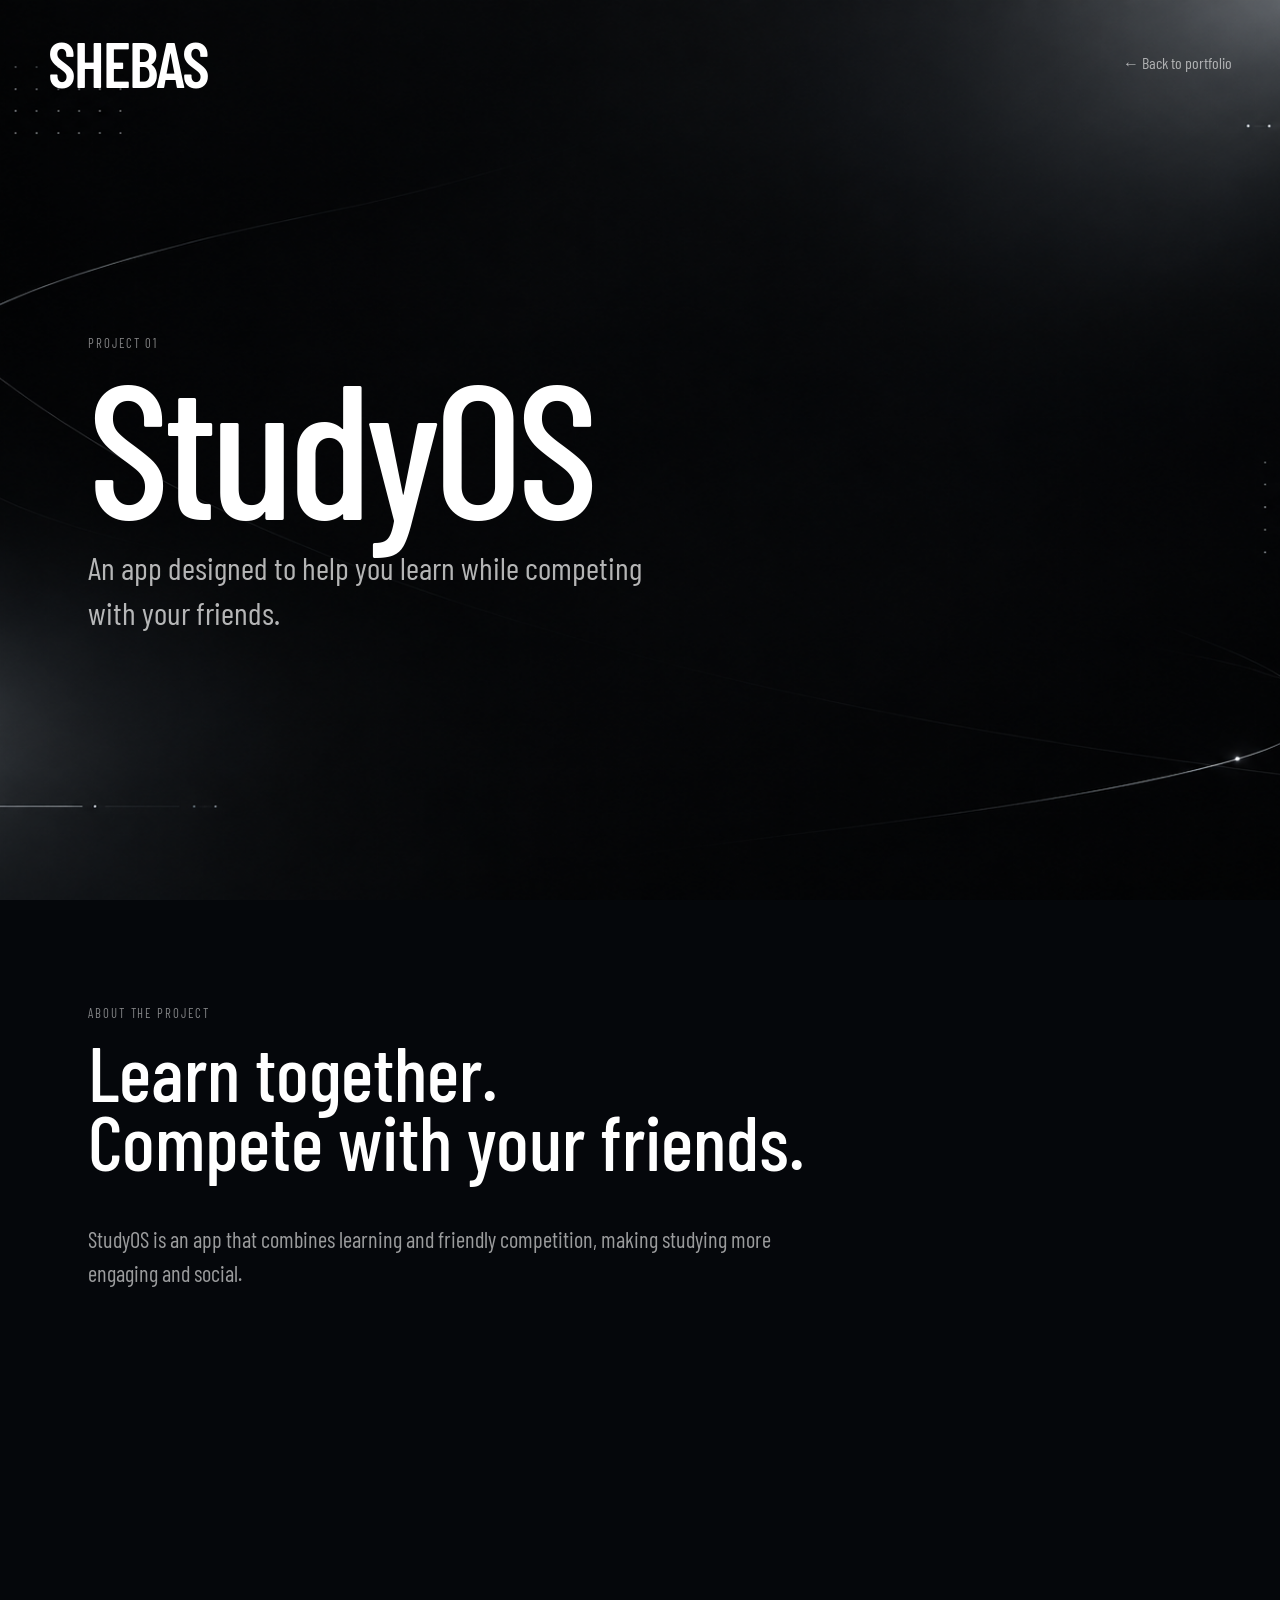
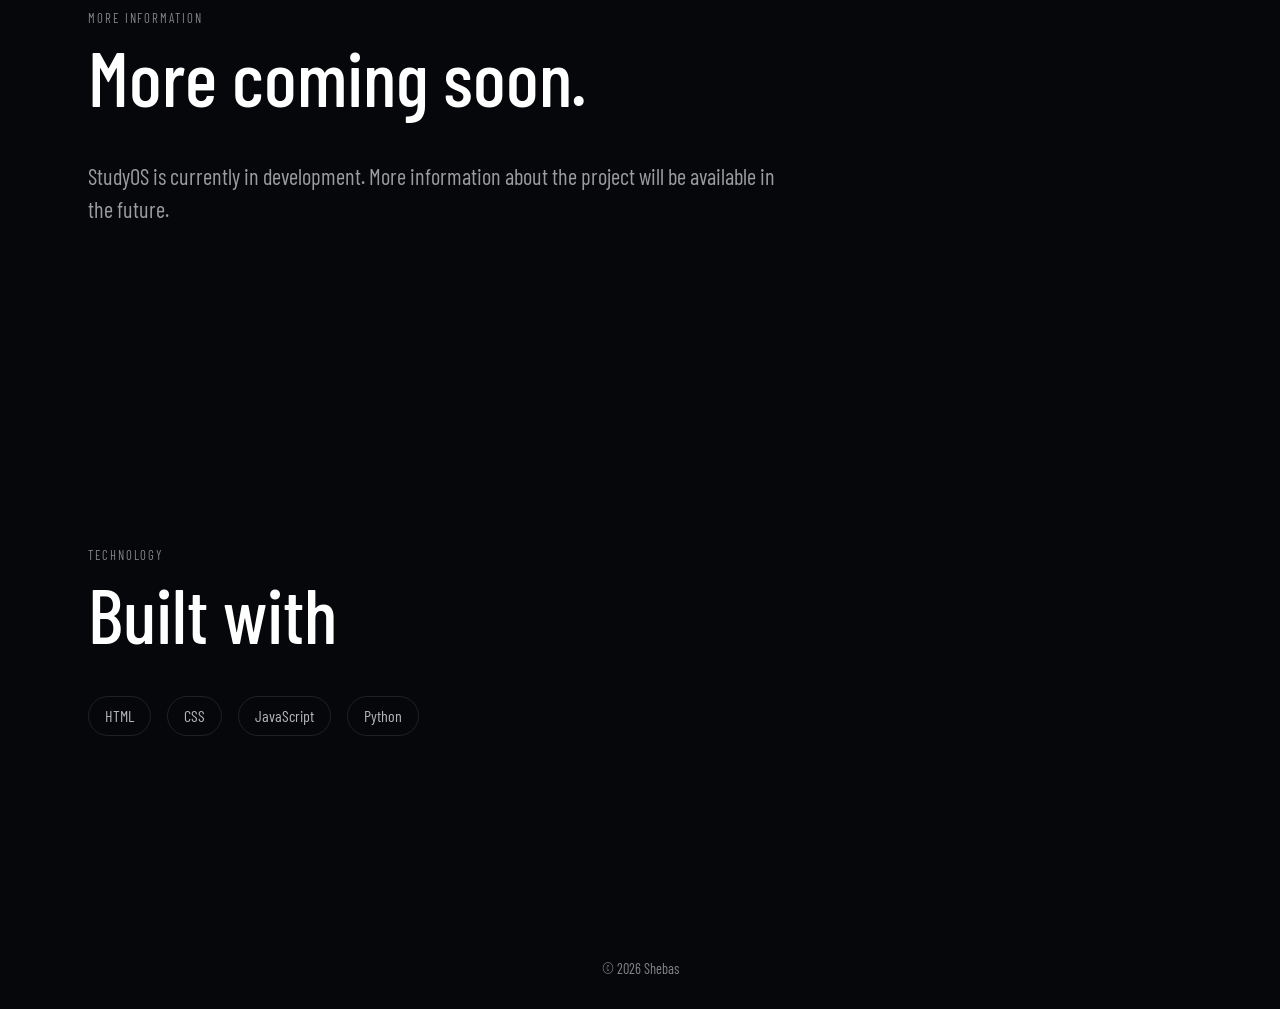
==== studyos.html @ 202d7fad "Add files via upload" ====
<!DOCTYPE html>
<html lang="en">

<head>
    <meta charset="UTF-8">
    <meta name="viewport" content="width=device-width, initial-scale=1.0">

    <title>StudyOS — Shebas</title>

    <link rel="preconnect" href="https://fonts.googleapis.com">
    <link rel="preconnect" href="https://fonts.gstatic.com" crossorigin>

    <link
        href="https://fonts.googleapis.com/css2?family=Barlow+Condensed:wght@400;500;600;700&display=swap"
        rel="stylesheet"
    >

    <link rel="stylesheet" href="studyos.css">
</head>

<body>

    <header>
        <nav>
            <a href="index.html" class="logo">SHEBAS</a>

            <a href="index.html" class="back-link">
                ← Back to portfolio
            </a>
        </nav>
    </header>


    <main>

       

        <section id="hero">

            <p class="section-label">PROJECT 01</p>

            <h1>StudyOS</h1>

            <p class="hero-description">
                An app designed to help you learn while competing
                with your friends.
            </p>

        </section>


        

        <section id="about">

            <p class="section-label">ABOUT THE PROJECT</p>

            <h2>Learn together.<br>Compete with your friends.</h2>

            <p>
                StudyOS is an app that combines learning and friendly
                competition, making studying more engaging and social.
            </p>

        </section>


       

        <section id="coming-soon">

            <p class="section-label">MORE INFORMATION</p>

            <h2>More coming soon.</h2>

            <p>
                StudyOS is currently in development.
                More information about the project will be available
                in the future.
            </p>

        </section>


        

        <section id="technology">

            <p class="section-label">TECHNOLOGY</p>

            <h2>Built with</h2>

            <div class="tech-list">

                <span>HTML</span>
                <span>CSS</span>
                <span>JavaScript</span>
                <span>Python</span>

            </div>

        </section>

    </main>


    <footer>
        <p>© 2026 Shebas</p>
    </footer>

</body>

</html>
---- studyos.css ----
* {
    box-sizing: border-box;
}

html {
    scroll-behavior: smooth;
}

body {
    margin: 0;

    background-color: #05070b;
    background-image: url("background.png");
    background-size: cover;
    background-position: center top;
    background-repeat: no-repeat;
    background-attachment: fixed;

    color: white;
    font-family: "Barlow Condensed", sans-serif;
}


nav {
    display: flex;
    justify-content: space-between;
    align-items: center;

    padding: 1.5rem 3rem;
}

.logo {
    color: white;
    text-decoration: none;

    font-size: 4rem;
    font-weight: 600;

    letter-spacing: -0.03em;
}

.back-link {
    color: white;
    text-decoration: none;

    font-size: 1rem;

    opacity: 0.6;
}

.back-link:hover {
    opacity: 1;
}




section {
    width: 100%;
    max-width: 1200px;

    margin: 0 auto;

    padding: 10rem 3rem;
}

.section-label {
    margin: 0 0 1rem;

    font-size: 0.8rem;

    letter-spacing: 0.15em;

    opacity: 0.5;
}




#hero {
    min-height: 80vh;

    display: flex;
    flex-direction: column;
    justify-content: center;
}

#hero h1 {
    margin: 0 0 1.5rem;

    font-size: clamp(6rem, 15vw, 12rem);

    font-weight: 500;

    line-height: 0.8;

    letter-spacing: -0.03em;
}

.hero-description {
    max-width: 600px;

    margin: 0;

    font-size: clamp(1.4rem, 2.5vw, 2rem);

    line-height: 1.4;

    opacity: 0.7;
}




#about h2,
#coming-soon h2,
#technology h2 {
    margin: 0 0 3rem;

    font-size: clamp(3rem, 6vw, 5rem);

    line-height: 0.9;

    font-weight: 500;
}

#about > p:last-child,
#coming-soon > p:last-child {
    max-width: 700px;

    margin: 0;

    font-size: 1.4rem;

    line-height: 1.5;

    opacity: 0.6;
}




.tech-list {
    display: flex;

    flex-wrap: wrap;

    gap: 1rem;
}

.tech-list span {
    padding: 0.6rem 1rem;

    border: 1px solid rgba(255, 255, 255, 0.15);

    border-radius: 999px;

    font-size: 1rem;

    opacity: 0.7;
}




footer {
    padding: 4rem 3rem 2rem;

    text-align: center;
}

footer p {
    margin: 0;

    font-size: 0.9rem;

    opacity: 0.5;
}




@media (max-width: 768px) {

    nav {
        padding: 1.5rem;
    }

    .logo {
        font-size: 2.5rem;
    }

    .back-link {
        font-size: 0.9rem;
    }

    section {
        padding: 8rem 1.5rem;
    }

    #hero {
        min-height: 75vh;
    }

    #hero h1 {
        font-size: clamp(5rem, 20vw, 8rem);
    }

    #about h2,
    #coming-soon h2,
    #technology h2 {
        font-size: clamp(3rem, 14vw, 5rem);
    }

    footer {
        padding: 4rem 1.5rem 2rem;
    }
}
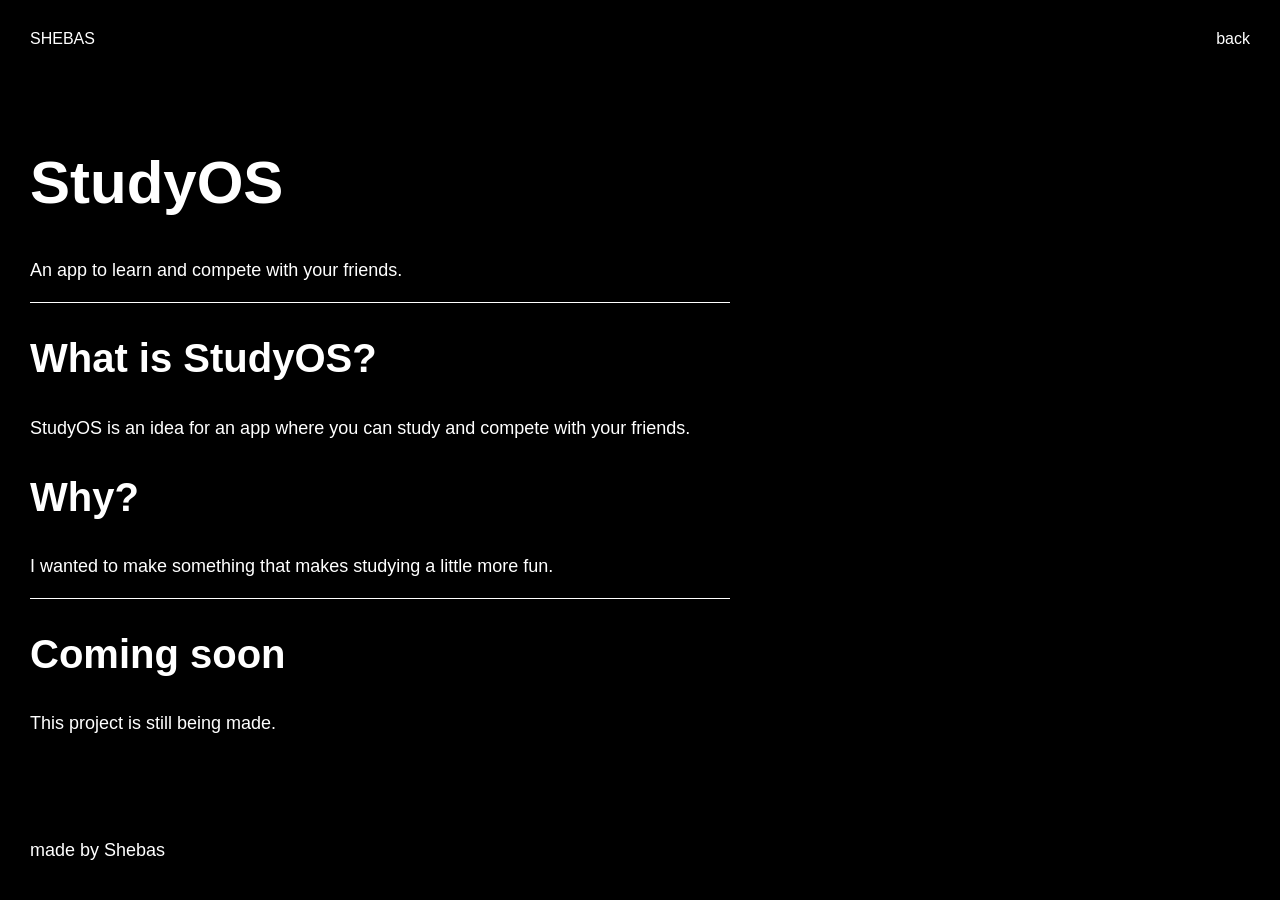
==== commit a715e4eb: "Add files via upload" ====
--- a/studyos.html
+++ b/studyos.html
@@ -3,111 +3,54 @@
 
 <head>
     <meta charset="UTF-8">
-    <meta name="viewport" content="width=device-width, initial-scale=1.0">
-
-    <title>StudyOS — Shebas</title>
-
-    <link rel="preconnect" href="https://fonts.googleapis.com">
-    <link rel="preconnect" href="https://fonts.gstatic.com" crossorigin>
-
-    <link
-        href="https://fonts.googleapis.com/css2?family=Barlow+Condensed:wght@400;500;600;700&display=swap"
-        rel="stylesheet"
-    >
-
+    <title>StudyOS</title>
     <link rel="stylesheet" href="studyos.css">
 </head>
 
 <body>
 
     <header>
-        <nav>
-            <a href="index.html" class="logo">SHEBAS</a>
-
-            <a href="index.html" class="back-link">
-                ← Back to portfolio
-            </a>
-        </nav>
+        <a href="index.html">SHEBAS</a>
+        <a href="index.html">back</a>
     </header>
-
 
     <main>
 
-       
+        <h1>StudyOS</h1>
 
-        <section id="hero">
+        <p>
+            An app to learn and compete with your friends.
+        </p>
 
-            <p class="section-label">PROJECT 01</p>
+        <hr>
 
-            <h1>StudyOS</h1>
+        <h2>What is StudyOS?</h2>
 
-            <p class="hero-description">
-                An app designed to help you learn while competing
-                with your friends.
-            </p>
+        <p>
+            StudyOS is an idea for an app where you can study
+            and compete with your friends.
+        </p>
 
-        </section>
+        <h2>Why?</h2>
 
+        <p>
+            I wanted to make something that makes studying
+            a little more fun.
+        </p>
 
-        
+        <hr>
 
-        <section id="about">
+        <h2>Coming soon</h2>
 
-            <p class="section-label">ABOUT THE PROJECT</p>
-
-            <h2>Learn together.<br>Compete with your friends.</h2>
-
-            <p>
-                StudyOS is an app that combines learning and friendly
-                competition, making studying more engaging and social.
-            </p>
-
-        </section>
-
-
-       
-
-        <section id="coming-soon">
-
-            <p class="section-label">MORE INFORMATION</p>
-
-            <h2>More coming soon.</h2>
-
-            <p>
-                StudyOS is currently in development.
-                More information about the project will be available
-                in the future.
-            </p>
-
-        </section>
-
-
-        
-
-        <section id="technology">
-
-            <p class="section-label">TECHNOLOGY</p>
-
-            <h2>Built with</h2>
-
-            <div class="tech-list">
-
-                <span>HTML</span>
-                <span>CSS</span>
-                <span>JavaScript</span>
-                <span>Python</span>
-
-            </div>
-
-        </section>
+        <p>
+            This project is still being made.
+        </p>
 
     </main>
 
-
     <footer>
-        <p>© 2026 Shebas</p>
+        <p>made by Shebas</p>
     </footer>
 
 </body>
-
 </html>
--- a/studyos.css
+++ b/studyos.css
@@ -1,219 +1,61 @@
-* {
-    box-sizing: border-box;
+body {
+    margin: 30px;
+    background: black;
+    color: white;
+    font-family: Arial, sans-serif;
 }
 
-html {
-    scroll-behavior: smooth;
+header {
+    display: flex;
+    justify-content: space-between;
 }
 
-body {
-    margin: 0;
-
-    background-color: #05070b;
-    background-image: url("background.png");
-    background-size: cover;
-    background-position: center top;
-    background-repeat: no-repeat;
-    background-attachment: fixed;
-
+header a {
     color: white;
-    font-family: "Barlow Condensed", sans-serif;
+    text-decoration: none;
 }
-
 
 nav {
     display: flex;
-    justify-content: space-between;
-    align-items: center;
-
-    padding: 1.5rem 3rem;
+    gap: 20px;
 }
 
-.logo {
-    color: white;
-    text-decoration: none;
-
-    font-size: 4rem;
-    font-weight: 600;
-
-    letter-spacing: -0.03em;
+main {
+    max-width: 700px;
+    margin-top: 100px;
 }
 
-.back-link {
-    color: white;
-    text-decoration: none;
-
-    font-size: 1rem;
-
-    opacity: 0.6;
+section {
+    margin: 100px 0;
 }
 
-.back-link:hover {
-    opacity: 1;
+h1 {
+    font-size: 60px;
 }
 
-
-
-
-section {
-    width: 100%;
-    max-width: 1200px;
-
-    margin: 0 auto;
-
-    padding: 10rem 3rem;
+h2 {
+    font-size: 40px;
 }
 
-.section-label {
-    margin: 0 0 1rem;
-
-    font-size: 0.8rem;
-
-    letter-spacing: 0.15em;
-
-    opacity: 0.5;
+h3 {
+    margin-top: 50px;
 }
 
-
-
-
-#hero {
-    min-height: 80vh;
-
-    display: flex;
-    flex-direction: column;
-    justify-content: center;
+p {
+    font-size: 18px;
+    line-height: 1.5;
 }
 
-#hero h1 {
-    margin: 0 0 1.5rem;
-
-    font-size: clamp(6rem, 15vw, 12rem);
-
-    font-weight: 500;
-
-    line-height: 0.8;
-
-    letter-spacing: -0.03em;
+a {
+    color: white;
 }
 
-.hero-description {
-    max-width: 600px;
-
-    margin: 0;
-
-    font-size: clamp(1.4rem, 2.5vw, 2rem);
-
-    line-height: 1.4;
-
-    opacity: 0.7;
+hr {
+    border: 0;
+    border-top: 1px solid white;
 }
 
-
-
-
-#about h2,
-#coming-soon h2,
-#technology h2 {
-    margin: 0 0 3rem;
-
-    font-size: clamp(3rem, 6vw, 5rem);
-
-    line-height: 0.9;
-
-    font-weight: 500;
+footer {
+    margin-top: 100px;
 }
 
-#about > p:last-child,
-#coming-soon > p:last-child {
-    max-width: 700px;
-
-    margin: 0;
-
-    font-size: 1.4rem;
-
-    line-height: 1.5;
-
-    opacity: 0.6;
-}
-
-
-
-
-.tech-list {
-    display: flex;
-
-    flex-wrap: wrap;
-
-    gap: 1rem;
-}
-
-.tech-list span {
-    padding: 0.6rem 1rem;
-
-    border: 1px solid rgba(255, 255, 255, 0.15);
-
-    border-radius: 999px;
-
-    font-size: 1rem;
-
-    opacity: 0.7;
-}
-
-
-
-
-footer {
-    padding: 4rem 3rem 2rem;
-
-    text-align: center;
-}
-
-footer p {
-    margin: 0;
-
-    font-size: 0.9rem;
-
-    opacity: 0.5;
-}
-
-
-
-
-@media (max-width: 768px) {
-
-    nav {
-        padding: 1.5rem;
-    }
-
-    .logo {
-        font-size: 2.5rem;
-    }
-
-    .back-link {
-        font-size: 0.9rem;
-    }
-
-    section {
-        padding: 8rem 1.5rem;
-    }
-
-    #hero {
-        min-height: 75vh;
-    }
-
-    #hero h1 {
-        font-size: clamp(5rem, 20vw, 8rem);
-    }
-
-    #about h2,
-    #coming-soon h2,
-    #technology h2 {
-        font-size: clamp(3rem, 14vw, 5rem);
-    }
-
-    footer {
-        padding: 4rem 1.5rem 2rem;
-    }
-}
-
